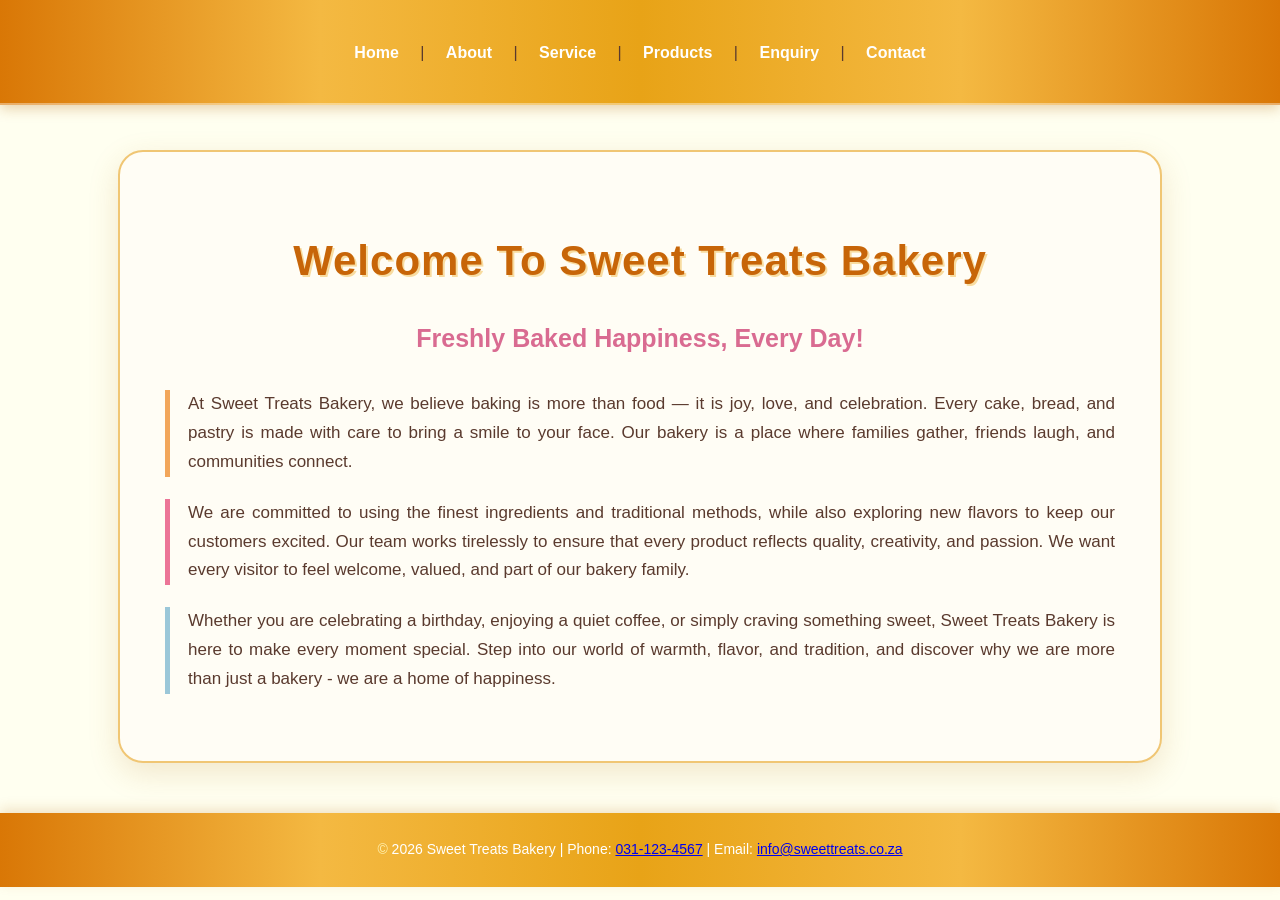
==== index.html @ 04c1d443 "Added CSS to sweet treat backery" ====
<!DOCTYPE html>
<html>

<head>
    <link rel="stylesheet" href="index.css">
    <title>Sweet Treats Bakery | Home</title>
</head>

<body>
    <header>
        <!-- main navigation section for website -->
        <nav>
            <a href="index.html">Home</a> |
            <a href="about.html">About</a> |
            <a href="service.html">Service</a> |
            <a href="service.html">Products</a> |
            <a href="enquiry.html">Enquiry</a> |
            <a href="contact.html">Contact</a>
        </nav>
    </header>
    <!-- Introduction to the bakery -->
    <main>
        <h1>Welcome to sweet treats Bakery</h1>
        <h2>Freshly Baked Happiness, Every Day!</h2>
        <p>
            At Sweet Treats Bakery, we believe baking is more than food — it is joy, love, and celebration.
            Every cake, bread, and pastry is made with care to bring a smile to your face.
            Our bakery is a place where families gather, friends laugh, and communities connect.
        </p>
        <p>
            We are committed to using the finest ingredients and traditional methods, while also exploring new flavors
            to keep our customers excited. Our team works tirelessly to ensure that every product reflects quality,
            creativity, and passion. We want every visitor to feel welcome, valued, and part of our bakery family.
        </p>
        <p>
            Whether you are celebrating a birthday, enjoying a quiet coffee, or simply craving something sweet,
            Sweet Treats Bakery is here to make every moment special. Step into our world of warmth, flavor, and
            tradition,
            and discover why we are more than just a bakery - we are a home of happiness.
        </p>
    </main>
    <!-- footer with basic contact information with easy click to call/email actions throughout the website-->
     <footer>
        © 2026 Sweet Treats Bakery | Phone: <a href="tel:031-123-4567">031-123-4567</a> | Email: <a href="mailto:info@sweettreats.co.za">info@sweettreats.co.za</a>
    </footer>
</body>


</html>
---- index.css ----
/* ========================================
   SWEET TREATS BAKERY - HOME PAGE
   Sweet Gold Dust, Pink & Blue Theme
   ======================================== */

/* ===== BODY ===== */

body {
    margin: 0;
    font-family: Arial, sans-serif;
    background-color: ivory;
    color: #5a3a2e;
    line-height: 1.7;
}

/* ===== HEADER ===== */

header {
    background: linear-gradient(
        90deg,
        #d97706,
        #f4b942,
        #e8a317,
        #f4b942,
        #d97706
    );

    padding: 25px 15px;
    text-align: center;

    box-shadow:
        0 4px 12px rgba(180, 110, 20, 0.3),
        inset 0 -2px 0 rgba(255, 255, 255, 0.4);
}

/* ===== NAVIGATION ===== */

nav {
    font-size: 16px;
}

nav a {
    display: inline-block;
    color: white;
    text-decoration: none;
    font-weight: bold;

    margin: 5px 4px;
    padding: 9px 13px;

    border-radius: 20px;

    transition: all 0.3s ease;
}

/* Navigation hover turns RED */

nav a:hover {
    background-color: red;
    color: white;

    transform: translateY(-2px);

    box-shadow:
        0 5px 12px rgba(255, 0, 0, 0.3);
}

/* ===== MAIN SECTION ===== */

main {
    max-width: 950px;
    margin: 45px auto;
    padding: 45px;

    background-color: #fffdf5;

    border-radius: 25px;

    border: 2px solid #f0c674;

    box-shadow:
        0 10px 30px rgba(180, 120, 40, 0.18);
}

/* ===== MAIN HEADING ===== */

h1 {
    text-align: center;

    color: #c76508;

    font-size: 42px;

    text-transform: capitalize;

    letter-spacing: 1px;

    margin-bottom: 10px;

    text-shadow:
        2px 2px 0 #f8dca0;
}

/* ===== SECOND HEADING ===== */

h2 {
    text-align: center;

    color: #d96b91;

    font-size: 25px;

    margin-bottom: 30px;
}

/* ===== PARAGRAPHS ===== */

p {
    font-size: 17px;

    margin-bottom: 22px;

    text-align: justify;
}

/* Add a sweet decorative effect to the first paragraph */

main p:first-of-type {
    border-left: 5px solid #f2a65a;

    padding-left: 18px;
}

/* ===== PINK ACCENT ===== */

main p:nth-of-type(2) {
    border-left: 5px solid #ec7597;

    padding-left: 18px;
}

/* ===== BLUE ACCENT ===== */

main p:nth-of-type(3) {
    border-left: 5px solid #9bc7d8;

    padding-left: 18px;
}

/* ===== FOOTER ===== */

footer {
    margin-top: 50px;

    padding: 25px 15px;

    text-align: center;

    color: white;

    background: linear-gradient(
        90deg,
        #d97706,
        #f4b942,
        #e8a317,
        #f4b942,
        #d97706
    );

    box-shadow:
        0 -4px 12px rgba(180, 110, 20, 0.2);

    font-size: 14px;
}

/* ===== FOOTER TEXT ===== */

footer::first-letter {
    color: #fff2b2;
}

/* ========================================
   RESPONSIVE DESIGN
   ======================================== */

@media (max-width: 700px) {

    header {
        padding: 20px 10px;
    }

    nav a {
        margin: 4px 2px;
        padding: 8px 10px;
        font-size: 14px;
    }

    main {
        margin: 25px 15px;
        padding: 25px 20px;
    }

    h1 {
        font-size: 32px;
    }

    h2 {
        font-size: 21px;
    }

    p {
        font-size: 16px;
        text-align: left;
    }
}
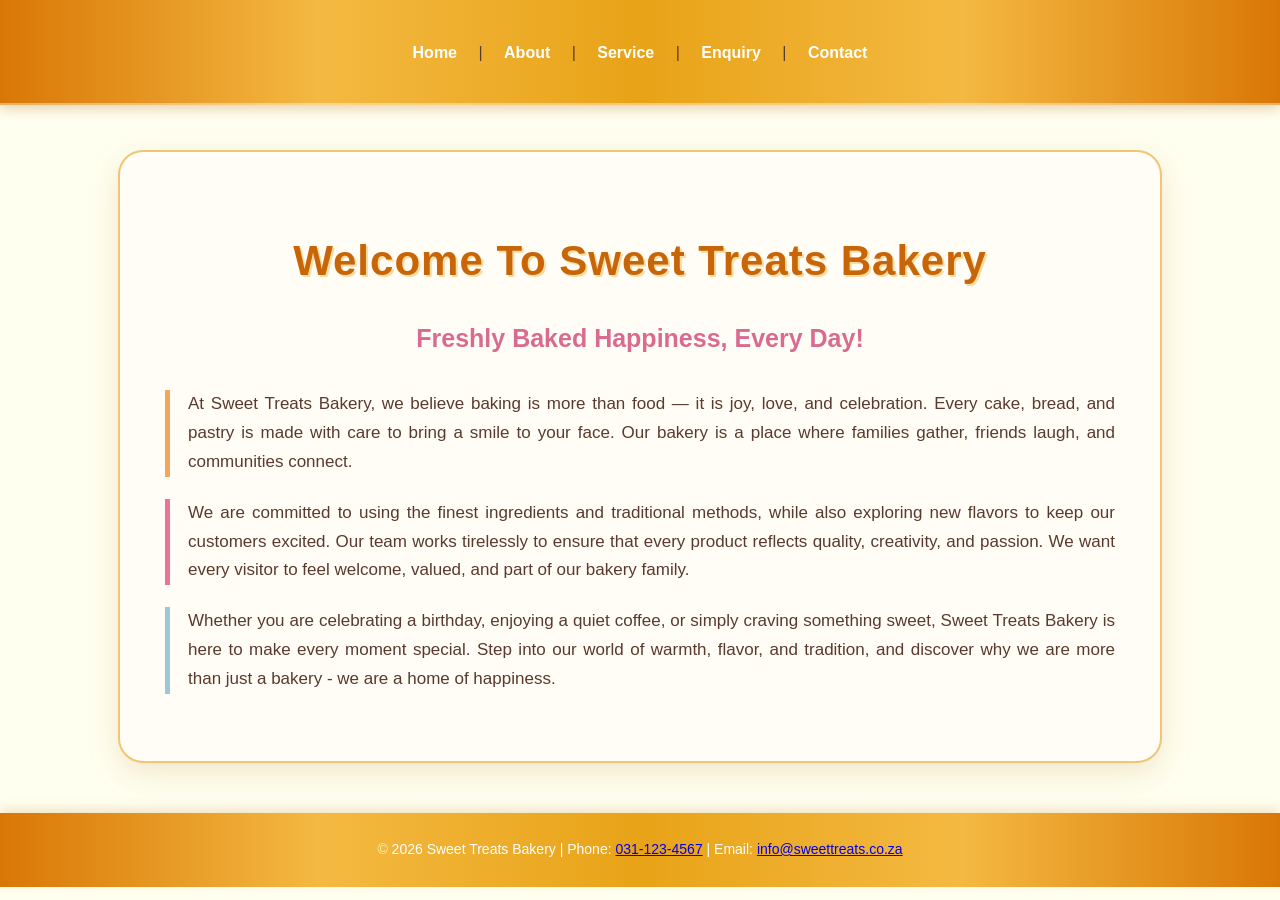
==== commit 4ea3ead7: "Update index.html Removed duplicate products" ====
--- a/index.html
+++ b/index.html
@@ -1,10 +1,22 @@
 <!DOCTYPE html>
 <html>
 
+
 <head>
+    <meta charset="UTF-8">
+
+    <meta name="viewport" content="width=device-width, initial-scale=1.0">
+
+    <title>Sweet Treats Bakery | Fresh Cakes, Bread & Pastries</title>
+
+    <meta name="description"
+          content="Discover Sweet Treats Bakery, offering freshly baked cakes, bread and pastries made with care for everyday treats and special occasions.">
+
+    <meta name="robots" content="index, follow">
+
     <link rel="stylesheet" href="index.css">
-    <title>Sweet Treats Bakery | Home</title>
 </head>
+
 
 <body>
     <header>
@@ -13,14 +25,13 @@
             <a href="index.html">Home</a> |
             <a href="about.html">About</a> |
             <a href="service.html">Service</a> |
-            <a href="service.html">Products</a> |
             <a href="enquiry.html">Enquiry</a> |
             <a href="contact.html">Contact</a>
         </nav>
     </header>
     <!-- Introduction to the bakery -->
     <main>
-        <h1>Welcome to sweet treats Bakery</h1>
+        <h1>Welcome to Sweet Treats Bakery</h1>
         <h2>Freshly Baked Happiness, Every Day!</h2>
         <p>
             At Sweet Treats Bakery, we believe baking is more than food — it is joy, love, and celebration.
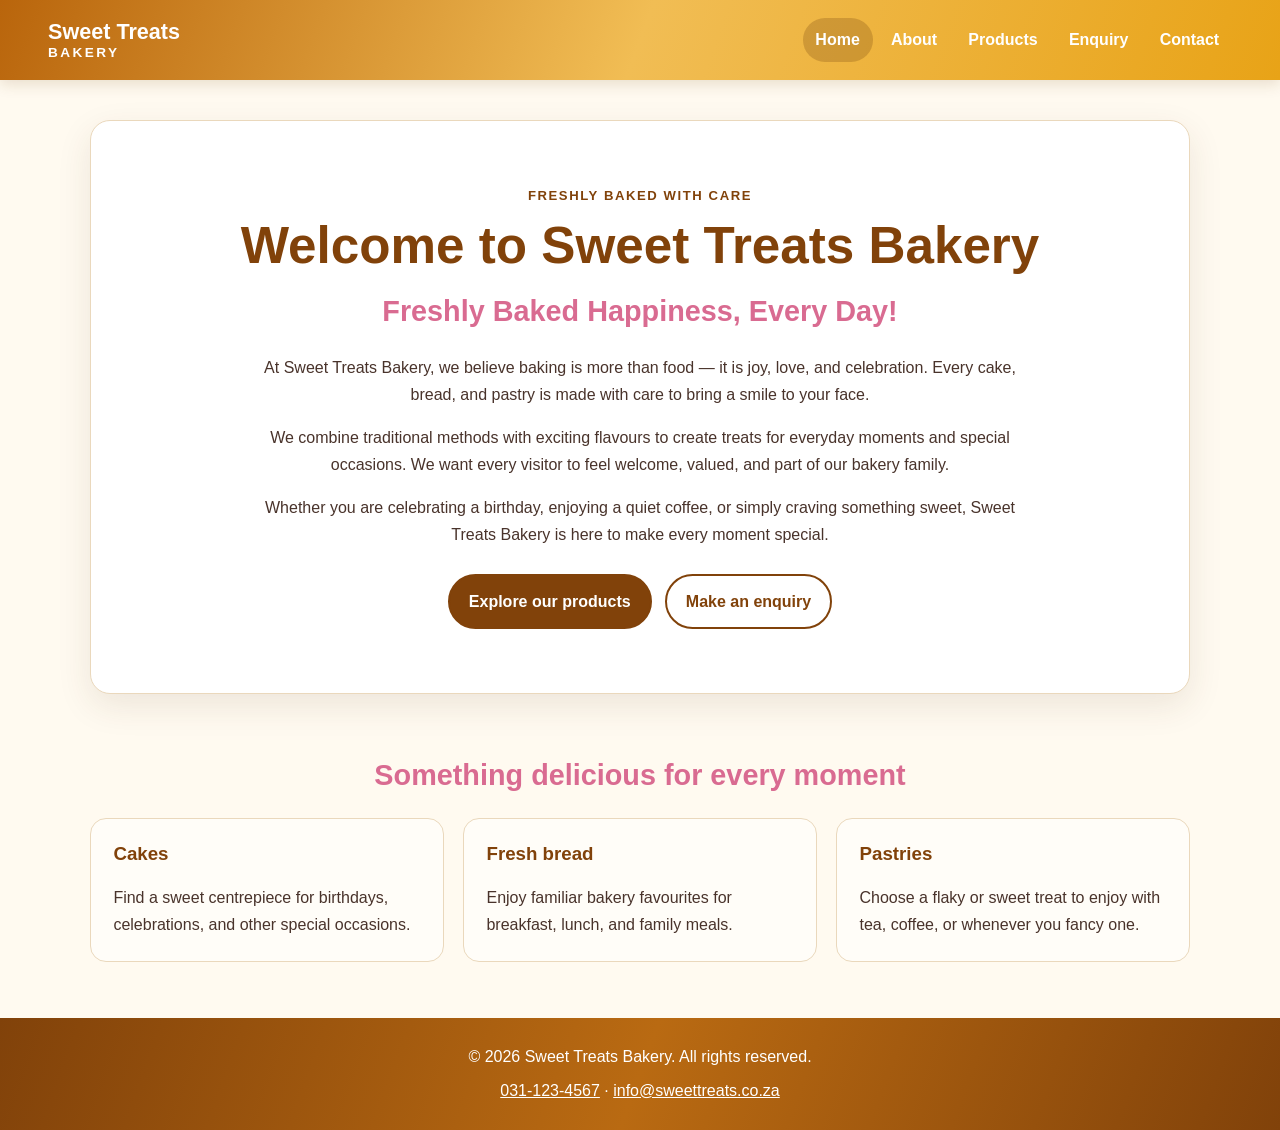
==== commit 45925705: "update website" ====
--- a/index.html
+++ b/index.html
@@ -1,13 +1,11 @@
+
 <!DOCTYPE html>
-<html>
-
-
+<html lang="en">
 <head>
     <meta charset="UTF-8">
-
     <meta name="viewport" content="width=device-width, initial-scale=1.0">
 
-    <title>Sweet Treats Bakery | Fresh Cakes, Bread & Pastries</title>
+    <title>Sweet Treats Bakery | Fresh Cakes, Bread &amp; Pastries</title>
 
     <meta name="description"
           content="Discover Sweet Treats Bakery, offering freshly baked cakes, bread and pastries made with care for everyday treats and special occasions.">
@@ -15,46 +13,101 @@
     <meta name="robots" content="index, follow">
 
     <link rel="stylesheet" href="index.css">
+    <script src="index.js" defer></script>
 </head>
 
+<body>
+    <a class="skip-link" href="#main-content">Skip to main content</a>
 
-<body>
-    <header>
-        <!-- main navigation section for website -->
-        <nav>
-            <a href="index.html">Home</a> |
-            <a href="about.html">About</a> |
-            <a href="service.html">Service</a> |
-            <a href="enquiry.html">Enquiry</a> |
+    <header class="site-header">
+        <a class="brand" href="index.html">
+            Sweet Treats <span>Bakery</span>
+        </a>
+
+        <nav class="site-nav" aria-label="Main navigation">
+            <a href="index.html" aria-current="page">Home</a>
+            <a href="about.html">About</a>
+            <a href="service.html">Products</a>
+            <a href="enquiry.html">Enquiry</a>
             <a href="contact.html">Contact</a>
         </nav>
     </header>
-    <!-- Introduction to the bakery -->
-    <main>
-        <h1>Welcome to Sweet Treats Bakery</h1>
-        <h2>Freshly Baked Happiness, Every Day!</h2>
-        <p>
-            At Sweet Treats Bakery, we believe baking is more than food — it is joy, love, and celebration.
-            Every cake, bread, and pastry is made with care to bring a smile to your face.
-            Our bakery is a place where families gather, friends laugh, and communities connect.
-        </p>
-        <p>
-            We are committed to using the finest ingredients and traditional methods, while also exploring new flavors
-            to keep our customers excited. Our team works tirelessly to ensure that every product reflects quality,
-            creativity, and passion. We want every visitor to feel welcome, valued, and part of our bakery family.
-        </p>
-        <p>
-            Whether you are celebrating a birthday, enjoying a quiet coffee, or simply craving something sweet,
-            Sweet Treats Bakery is here to make every moment special. Step into our world of warmth, flavor, and
-            tradition,
-            and discover why we are more than just a bakery - we are a home of happiness.
-        </p>
+
+    <main id="main-content">
+        <section class="hero">
+            <p class="eyebrow">Freshly baked with care</p>
+
+            <h1>Welcome to Sweet Treats Bakery</h1>
+
+            <h2>Freshly Baked Happiness, Every Day!</h2>
+
+            <p>
+                At Sweet Treats Bakery, we believe baking is more than food —
+                it is joy, love, and celebration. Every cake, bread, and pastry
+                is made with care to bring a smile to your face.
+            </p>
+
+            <p>
+                We combine traditional methods with exciting flavours to create
+                treats for everyday moments and special occasions. We want every
+                visitor to feel welcome, valued, and part of our bakery family.
+            </p>
+
+            <p>
+                Whether you are celebrating a birthday, enjoying a quiet coffee,
+                or simply craving something sweet, Sweet Treats Bakery is here
+                to make every moment special.
+            </p>
+
+            <div class="hero-actions">
+                <a class="button" href="service.html">Explore our products</a>
+                <a class="button button-secondary" href="enquiry.html">
+                    Make an enquiry
+                </a>
+            </div>
+        </section>
+
+        <section class="content-section">
+            <h2>Something delicious for every moment</h2>
+
+            <div class="card-grid">
+                <article class="info-card">
+                    <h3>Cakes</h3>
+                    <p>
+                        Find a sweet centrepiece for birthdays, celebrations,
+                        and other special occasions.
+                    </p>
+                </article>
+
+                <article class="info-card">
+                    <h3>Fresh bread</h3>
+                    <p>
+                        Enjoy familiar bakery favourites for breakfast,
+                        lunch, and family meals.
+                    </p>
+                </article>
+
+                <article class="info-card">
+                    <h3>Pastries</h3>
+                    <p>
+                        Choose a flaky or sweet treat to enjoy with tea,
+                        coffee, or whenever you fancy one.
+                    </p>
+                </article>
+            </div>
+        </section>
     </main>
-    <!-- footer with basic contact information with easy click to call/email actions throughout the website-->
-     <footer>
-        © 2026 Sweet Treats Bakery | Phone: <a href="tel:031-123-4567">031-123-4567</a> | Email: <a href="mailto:info@sweettreats.co.za">info@sweettreats.co.za</a>
+
+    <footer class="site-footer">
+        <p>&copy; 2026 Sweet Treats Bakery. All rights reserved.</p>
+
+        <address>
+            <a href="tel:0311234567">031-123-4567</a>
+            <span aria-hidden="true"> · </span>
+            <a href="mailto:info@sweettreats.co.za">
+                info@sweettreats.co.za
+            </a>
+        </address>
     </footer>
 </body>
-
-
-</html> +</html>
--- a/index.css
+++ b/index.css
@@ -1,215 +1,440 @@
-/* ========================================
-   SWEET TREATS BAKERY - HOME PAGE
-   Sweet Gold Dust, Pink & Blue Theme
-   ======================================== */
-
-/* ===== BODY ===== */
+:root {
+    --cream: #fffaf0;
+    --paper: #ffffff;
+    --ink: #49332b;
+    --muted: #725e55;
+    --gold: #b96a12;
+    --gold-dark: #81420a;
+    --gold-pale: #f7e3bb;
+    --pink: #d96b91;
+    --blue-pale: #e8f3f7;
+    --border: #ead8bc;
+    --shadow: 0 12px 34px rgba(77, 49, 25, 0.10);
+}
+
+/* Apply predictable sizing to all elements */
+* {
+    box-sizing: border-box;
+}
+
+html {
+    scroll-behavior: smooth;
+}
 
 body {
     margin: 0;
-    font-family: Arial, sans-serif;
-    background-color: ivory;
-    color: #5a3a2e;
+    font-family: Arial, Helvetica, sans-serif;
+    background: var(--cream);
+    color: var(--ink);
     line-height: 1.7;
 }
 
-/* ===== HEADER ===== */
-
-header {
+a {
+    color: var(--gold-dark);
+}
+
+/* Keyboard accessibility */
+a:focus-visible,
+button:focus-visible,
+input:focus-visible,
+select:focus-visible,
+textarea:focus-visible {
+    outline: 3px solid #276678;
+    outline-offset: 3px;
+}
+
+.skip-link {
+    position: absolute;
+    top: -100px;
+    left: 1rem;
+    z-index: 10;
+    padding: 0.6rem 1rem;
+    background: var(--paper);
+    border: 2px solid var(--gold);
+    border-radius: 0.5rem;
+}
+
+.skip-link:focus {
+    top: 1rem;
+}
+
+/* Header and brand */
+.site-header {
+    padding: 1.1rem clamp(1rem, 4vw, 3rem);
     background: linear-gradient(
-        90deg,
-        #d97706,
-        #f4b942,
-        #e8a317,
-        #f4b942,
-        #d97706
+        110deg,
+        #b9650c,
+        #f1bd54,
+        #e8a317
     );
-
-    padding: 25px 15px;
+    box-shadow: 0 4px 14px rgba(115, 69, 12, 0.16);
+
+    display: flex;
+    align-items: center;
+    justify-content: space-between;
+    gap: 1.2rem;
+    flex-wrap: wrap;
+}
+
+.brand {
+    color: #ffffff;
+    font-size: 1.35rem;
+    font-weight: 800;
+    line-height: 1.2;
+    text-decoration: none;
+}
+
+.brand span {
+    display: block;
+    font-size: 0.85rem;
+    letter-spacing: 0.18em;
+    text-transform: uppercase;
+}
+
+/* Navigation */
+.site-nav {
+    display: flex;
+    flex-wrap: wrap;
+    gap: 0.35rem;
+}
+
+.site-nav a {
+    color: #ffffff;
+    font-weight: 700;
+    text-decoration: none;
+    padding: 0.55rem 0.8rem;
+    border-radius: 999px;
+    transition: background-color 0.2s ease,
+                transform 0.2s ease;
+}
+
+.site-nav a:hover,
+.site-nav a[aria-current="page"] {
+    background: rgba(92, 47, 8, 0.22);
+}
+
+.site-nav a:hover {
+    transform: translateY(-1px);
+}
+
+/* Main layout */
+main {
+    width: min(1100px, calc(100% - 2rem));
+    margin: 2.5rem auto;
+}
+
+.hero,
+.page-main {
+    background: var(--paper);
+    border: 1px solid var(--border);
+    border-radius: 1.25rem;
+    box-shadow: var(--shadow);
+}
+
+.hero {
+    padding: clamp(1.5rem, 5vw, 4rem);
     text-align: center;
-
-    box-shadow:
-        0 4px 12px rgba(180, 110, 20, 0.3),
-        inset 0 -2px 0 rgba(255, 255, 255, 0.4);
-}
-
-/* ===== NAVIGATION ===== */
-
-nav {
-    font-size: 16px;
-}
-
-nav a {
+}
+
+.page-main {
+    padding: clamp(1.25rem, 4vw, 3rem);
+}
+
+.narrow-main {
+    max-width: 760px;
+}
+
+/* Headings and text */
+.eyebrow {
+    margin: 0 0 0.4rem;
+    color: var(--gold-dark);
+    font-size: 0.82rem;
+    font-weight: 800;
+    letter-spacing: 0.12em;
+    text-transform: uppercase;
+}
+
+h1,
+h2,
+h3 {
+    line-height: 1.25;
+}
+
+h1 {
+    margin: 0.2rem 0 1rem;
+    color: var(--gold-dark);
+    font-size: clamp(2rem, 5vw, 3.2rem);
+}
+
+h2 {
+    color: var(--pink);
+    font-size: clamp(1.35rem, 3vw, 1.8rem);
+}
+
+h3 {
+    color: var(--gold-dark);
+}
+
+p {
+    margin: 0 0 1rem;
+}
+
+.hero h2 {
+    margin-top: 0;
+}
+
+.hero > p:not(.eyebrow) {
+    max-width: 760px;
+    margin-inline: auto;
+}
+
+/* Buttons */
+.hero-actions {
+    display: flex;
+    justify-content: center;
+    flex-wrap: wrap;
+    gap: 0.8rem;
+    margin-top: 1.6rem;
+}
+
+.button {
     display: inline-block;
-    color: white;
+    border: 2px solid var(--gold-dark);
+    border-radius: 999px;
+    padding: 0.75rem 1.2rem;
+    background: var(--gold-dark);
+    color: #ffffff;
+    font: inherit;
+    font-weight: 700;
     text-decoration: none;
-    font-weight: bold;
-
-    margin: 5px 4px;
-    padding: 9px 13px;
-
-    border-radius: 20px;
-
-    transition: all 0.3s ease;
-}
-
-/* Navigation hover turns RED */
-
-nav a:hover {
-    background-color: red;
-    color: white;
-
-    transform: translateY(-2px);
-
-    box-shadow:
-        0 5px 12px rgba(255, 0, 0, 0.3);
-}
-
-/* ===== MAIN SECTION ===== */
-
-main {
-    max-width: 950px;
-    margin: 45px auto;
-    padding: 45px;
-
-    background-color: #fffdf5;
-
-    border-radius: 25px;
-
-    border: 2px solid #f0c674;
-
-    box-shadow:
-        0 10px 30px rgba(180, 120, 40, 0.18);
-}
-
-/* ===== MAIN HEADING ===== */
-
-h1 {
+    cursor: pointer;
+}
+
+.button:hover {
+    background: #5f2f05;
+    border-color: #5f2f05;
+}
+
+.button-secondary {
+    background: transparent;
+    color: var(--gold-dark);
+}
+
+.button-secondary:hover {
+    color: #ffffff;
+}
+
+/* Homepage cards */
+.content-section {
+    padding: 2.5rem 0 0.5rem;
+}
+
+.content-section > h2,
+.page-intro {
     text-align: center;
-
-    color: #c76508;
-
-    font-size: 42px;
-
-    text-transform: capitalize;
-
-    letter-spacing: 1px;
-
-    margin-bottom: 10px;
-
-    text-shadow:
-        2px 2px 0 #f8dca0;
-}
-
-/* ===== SECOND HEADING ===== */
-
-h2 {
+}
+
+.card-grid,
+.product-grid {
+    display: grid;
+    grid-template-columns: repeat(3, minmax(0, 1fr));
+    gap: 1.2rem;
+    margin-top: 1.5rem;
+}
+
+.info-card,
+.product-card {
+    background: #fffdf8;
+    border: 1px solid var(--border);
+    border-radius: 1rem;
+    overflow: hidden;
+}
+
+.info-card {
+    padding: 1.4rem;
+}
+
+.info-card h2,
+.info-card h3 {
+    margin-top: 0;
+}
+
+.info-card p:last-child,
+.product-copy p:last-child {
+    margin-bottom: 0;
+}
+
+/* Page introductions */
+.page-intro {
+    max-width: 760px;
+    margin: 0 auto 2rem;
+}
+
+.page-intro h2 {
+    margin-bottom: 0.8rem;
+}
+
+.prose {
+    max-width: 800px;
+    margin: 0 auto;
+}
+
+.prose p {
+    font-size: 1.05rem;
+}
+
+/* Product cards and images */
+.product-card {
+    display: flex;
+    flex-direction: column;
+}
+
+.product-card img,
+.contact-feature-image {
+    display: block;
+    width: 100%;
+    aspect-ratio: 3 / 2;
+    object-fit: cover;
+    background: var(--gold-pale);
+}
+
+.product-copy {
+    padding: 1.25rem;
+}
+
+.product-copy h2 {
+    margin-top: 0;
+}
+
+.text-link {
+    display: inline-block;
+    margin-top: 0.4rem;
+    font-weight: 700;
+}
+
+/* Information notice */
+.notice {
+    margin-top: 1.5rem;
+    padding: 1rem 1.1rem;
+    background: var(--blue-pale);
+    border-left: 4px solid #76aebe;
+    border-radius: 0.4rem;
+    color: #284852;
+}
+
+/* Forms and contact details */
+.contact-layout {
+    display: grid;
+    grid-template-columns: minmax(0, 1fr) minmax(0, 1.2fr);
+    gap: 1.4rem;
+    align-items: start;
+}
+
+.contact-form {
+    padding: 1.4rem;
+    background: #fffdf8;
+    border: 1px solid var(--border);
+    border-radius: 1rem;
+}
+
+.contact-form h2 {
+    margin-top: 0;
+}
+
+.form-field {
+    display: grid;
+    gap: 0.35rem;
+    margin-bottom: 1rem;
+}
+
+.form-field label {
+    font-weight: 700;
+}
+
+input,
+select,
+textarea {
+    width: 100%;
+    padding: 0.75rem 0.8rem;
+    border: 1px solid #bda995;
+    border-radius: 0.5rem;
+    background: #ffffff;
+    color: var(--ink);
+    font: inherit;
+}
+
+textarea {
+    resize: vertical;
+}
+
+.form-note {
+    color: var(--muted);
+    font-size: 0.9rem;
+}
+
+.form-status {
+    margin: 1rem 0 0;
+    font-weight: 700;
+}
+
+/* Footer */
+.site-footer {
+    margin-top: 3rem;
+    padding: 1.6rem 1rem;
     text-align: center;
-
-    color: #d96b91;
-
-    font-size: 25px;
-
-    margin-bottom: 30px;
-}
-
-/* ===== PARAGRAPHS ===== */
-
-p {
-    font-size: 17px;
-
-    margin-bottom: 22px;
-
-    text-align: justify;
-}
-
-/* Add a sweet decorative effect to the first paragraph */
-
-main p:first-of-type {
-    border-left: 5px solid #f2a65a;
-
-    padding-left: 18px;
-}
-
-/* ===== PINK ACCENT ===== */
-
-main p:nth-of-type(2) {
-    border-left: 5px solid #ec7597;
-
-    padding-left: 18px;
-}
-
-/* ===== BLUE ACCENT ===== */
-
-main p:nth-of-type(3) {
-    border-left: 5px solid #9bc7d8;
-
-    padding-left: 18px;
-}
-
-/* ===== FOOTER ===== */
-
-footer {
-    margin-top: 50px;
-
-    padding: 25px 15px;
-
-    text-align: center;
-
-    color: white;
-
+    color: #ffffff;
     background: linear-gradient(
-        90deg,
-        #d97706,
-        #f4b942,
-        #e8a317,
-        #f4b942,
-        #d97706
+        110deg,
+        #81420a,
+        #b96a12,
+        #81420a
     );
-
-    box-shadow:
-        0 -4px 12px rgba(180, 110, 20, 0.2);
-
-    font-size: 14px;
-}
-
-/* ===== FOOTER TEXT ===== */
-
-footer::first-letter {
-    color: #fff2b2;
-}
-
-/* ========================================
-   RESPONSIVE DESIGN
-   ======================================== */
-
-@media (max-width: 700px) {
-
-    header {
-        padding: 20px 10px;
-    }
-
-    nav a {
-        margin: 4px 2px;
-        padding: 8px 10px;
-        font-size: 14px;
+}
+
+.site-footer p {
+    margin-bottom: 0.4rem;
+}
+
+.site-footer address {
+    font-style: normal;
+}
+
+.site-footer a {
+    color: #ffffff;
+}
+
+/* Responsive design for smaller screens */
+@media (max-width: 760px) {
+    .site-header {
+        justify-content: center;
+        text-align: center;
+    }
+
+    .site-nav {
+        justify-content: center;
+    }
+
+    .card-grid,
+    .product-grid,
+    .contact-layout {
+        grid-template-columns: 1fr;
     }
 
     main {
-        margin: 25px 15px;
-        padding: 25px 20px;
-    }
-
-    h1 {
-        font-size: 32px;
-    }
-
-    h2 {
-        font-size: 21px;
-    }
-
-    p {
-        font-size: 16px;
-        text-align: left;
-    }
-}+        margin: 1.25rem auto;
+        width: calc(100% - 1rem);
+    }
+}
+
+/* Respect users who prefer reduced motion */
+@media (prefers-reduced-motion: reduce) {
+    html {
+        scroll-behavior: auto;
+    }
+
+    *,
+    *::before,
+    *::after {
+        transition-duration: 0.01ms !important;
+    }
+}
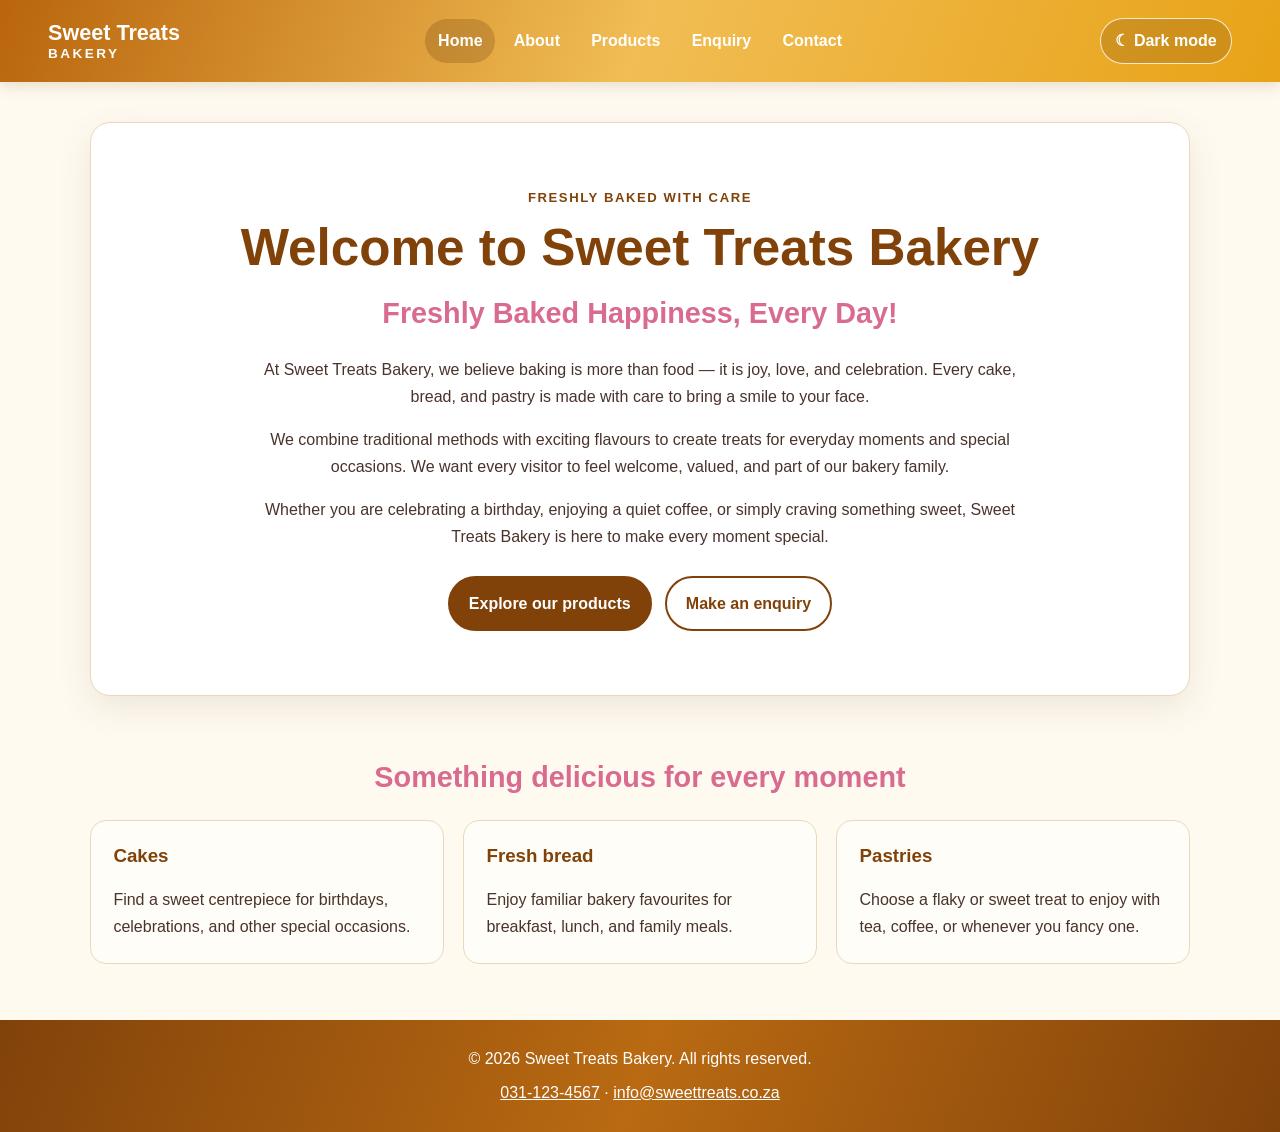
==== commit e2057dae: "Enhancement Enhance touch-ups" ====
--- a/index.html
+++ b/index.html
@@ -1,4 +1,3 @@
-
 <!DOCTYPE html>
 <html lang="en">
 <head>
@@ -10,11 +9,15 @@
     <meta name="description"
           content="Discover Sweet Treats Bakery, offering freshly baked cakes, bread and pastries made with care for everyday treats and special occasions.">
 
+    <meta name="keywords"
+          content="Sweet Treats Bakery, cakes, fresh bread, pastries, bakery, birthday cakes, baked goods, Durban bakery">
+
     <meta name="robots" content="index, follow">
 
     <link rel="stylesheet" href="index.css">
     <script src="index.js" defer></script>
 </head>
+
 
 <body>
     <a class="skip-link" href="#main-content">Skip to main content</a>
@@ -31,6 +34,13 @@
             <a href="enquiry.html">Enquiry</a>
             <a href="contact.html">Contact</a>
         </nav>
+
+<button class="theme-toggle" type="button"
+        aria-label="Switch to dark mode"
+        aria-pressed="false">
+    <span class="theme-icon" aria-hidden="true">☾</span>
+    <span class="theme-text">Dark mode</span>
+</button>
     </header>
 
     <main id="main-content">
--- a/index.css
+++ b/index.css
@@ -438,3 +438,218 @@
         transition-duration: 0.01ms !important;
     }
 }
+
+/* Interactive map */
+
+.map-section {
+    margin-top: 50px;
+    margin-bottom: 40px;
+}
+
+.map-container {
+    width: 100%;
+    height: 400px;
+    overflow: hidden;
+    border-radius: 12px;
+    border: 1px solid #ddd;
+}
+
+.map-container iframe {
+    width: 100%;
+    height: 100%;
+    border: 0;
+}
+
+.map-link {
+    margin-top: 12px;
+    text-align: right;
+}
+
+.map-link a {
+    color: #8b5e3c;
+    font-weight: 600;
+}
+
+@media (max-width: 600px) {
+    .map-container {
+        height: 300px;
+    }
+}
+
+
+/* Product image lightbox */
+.lightbox-trigger {
+    display: block;
+    width: 100%;
+    padding: 0;
+    border: none;
+    background: none;
+    cursor: zoom-in;
+}
+
+.lightbox-trigger img {
+    display: block;
+    width: 100%;
+    height: auto;
+    border-radius: 10px;
+    transition: transform 0.3s ease;
+}
+
+.lightbox-trigger:hover img {
+    transform: scale(1.03);
+}
+
+.lightbox {
+    display: none;
+    position: fixed;
+    inset: 0;
+    z-index: 1000;
+    background: rgba(0, 0, 0, 0.9);
+    justify-content: center;
+    align-items: center;
+    padding: 30px;
+}
+
+.lightbox.active {
+    display: flex;
+}
+
+.lightbox-image {
+    display: block;
+    max-width: 90%;
+    max-height: 85vh;
+    object-fit: contain;
+    border-radius: 8px;
+}
+
+.lightbox-close {
+    position: absolute;
+    top: 20px;
+    right: 30px;
+    border: none;
+    background: transparent;
+    color: white;
+    font-size: 40px;
+    cursor: pointer;
+}
+
+@media (max-width: 600px) {
+    .lightbox {
+        padding: 15px;
+    }
+
+    .lightbox-image {
+        max-width: 100%;
+        max-height: 75vh;
+    }
+
+    .lightbox-close {
+        top: 10px;
+        right: 15px;
+        font-size: 35px;
+    }
+}
+
+
+/* Product search */
+.product-search {
+    max-width: 600px;
+    margin: 30px auto;
+    padding: 0 15px;
+}
+
+.product-search label {
+    display: block;
+    margin-bottom: 8px;
+    font-weight: 600;
+}
+
+.product-search input {
+    width: 100%;
+    padding: 12px 15px;
+    border: 1px solid #ccc;
+    border-radius: 8px;
+    font-size: 16px;
+    outline: none;
+    transition: border-color 0.3s ease;
+}
+
+.product-search input:focus {
+    border-color: #8b5e3c;
+    box-shadow: 0 0 0 3px rgba(139, 94, 60, 0.15);
+}
+
+#search-message {
+    margin-top: 10px;
+    font-size: 14px;
+    color: #666;
+    min-height: 20px;
+}
+
+
+/* Dark mode toggle and theme */
+.theme-toggle {
+    border: 1px solid rgba(255, 255, 255, 0.8);
+    border-radius: 999px;
+    padding: 0.55rem 0.9rem;
+    background: rgba(92, 47, 8, 0.18);
+    color: #ffffff;
+    font: inherit;
+    font-weight: 700;
+    cursor: pointer;
+}
+
+.theme-toggle:hover {
+    background: rgba(92, 47, 8, 0.35);
+}
+
+body.dark-mode {
+    --cream: #191714;
+    --paper: #26221e;
+    --ink: #f4e9dc;
+    --muted: #c6b5a5;
+    --gold: #e0a04b;
+    --gold-dark: #f0b45e;
+    --gold-pale: #493721;
+    --pink: #f09ab5;
+    --blue-pale: #263c43;
+    --border: #514337;
+    --shadow: 0 12px 34px rgba(0, 0, 0, 0.3);
+}
+
+body.dark-mode .info-card,
+body.dark-mode .product-card,
+body.dark-mode .contact-form {
+    background: #302a24;
+    border-color: var(--border);
+}
+
+body.dark-mode input,
+body.dark-mode select,
+body.dark-mode textarea {
+    background: #211e1a;
+    color: var(--ink);
+    border-color: #756657;
+}
+
+body.dark-mode .notice {
+    color: #d8edf2;
+}
+
+body.dark-mode .map-link a {
+    color: #f0b45e;
+}
+
+@media (max-width: 760px) {
+    .theme-toggle {
+        margin-inline: auto;
+    }
+}
+/* Hide product cards that do not match the search */
+.product-card[hidden] {
+    display: none !important;
+}
+
+.product-card[hidden] {
+    display: none !important;
+}
